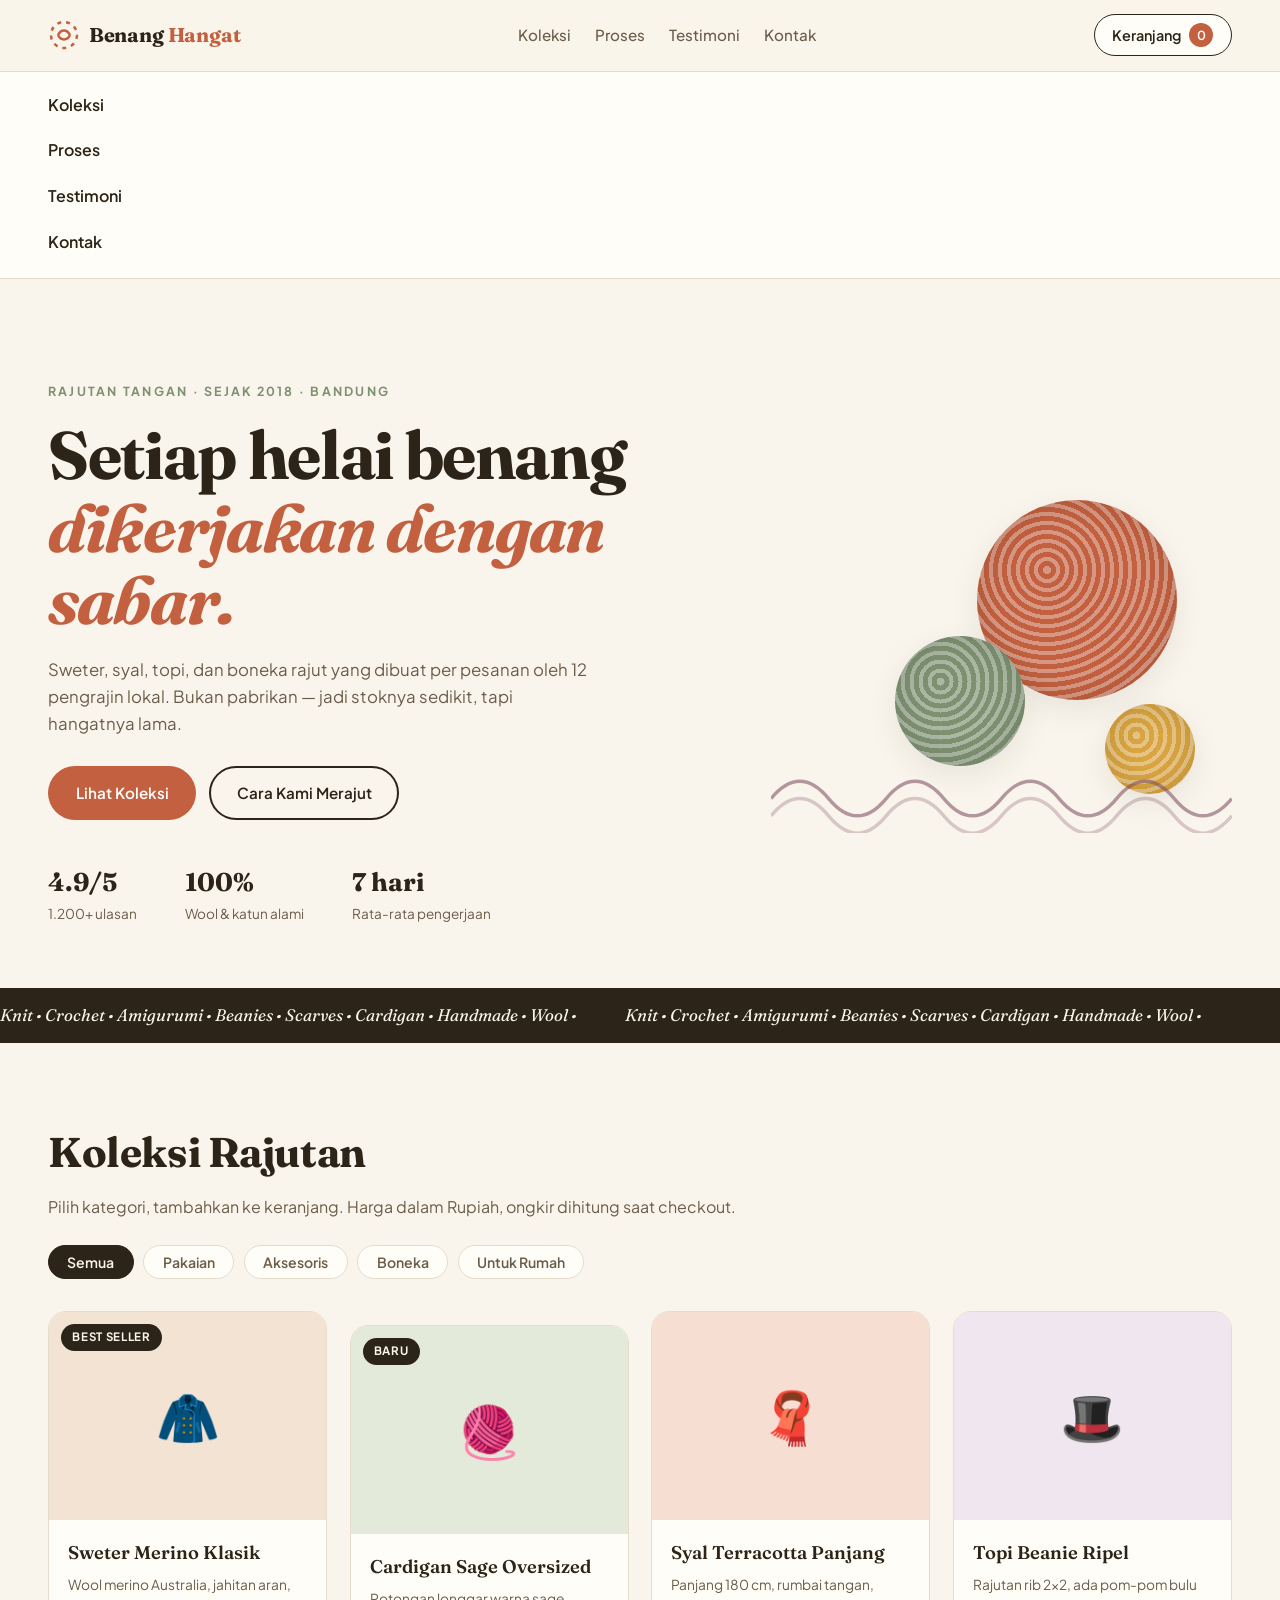
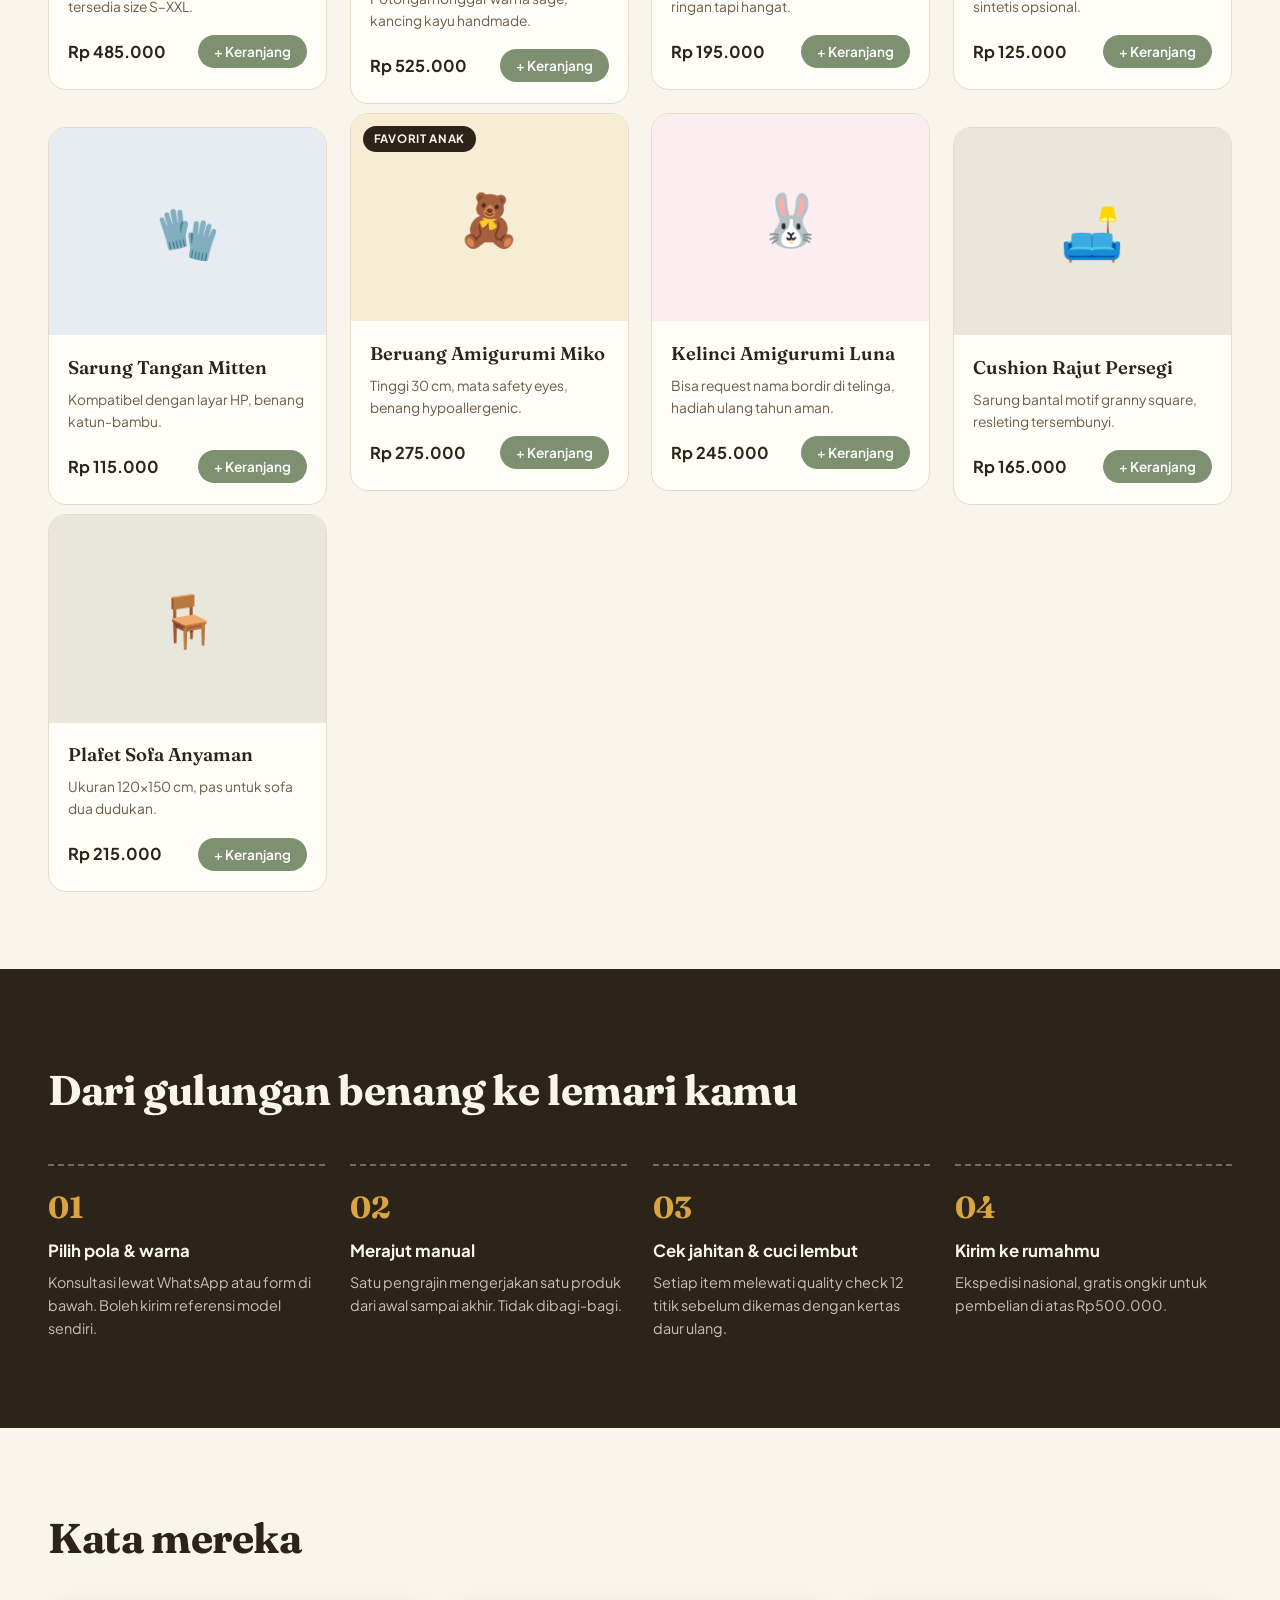
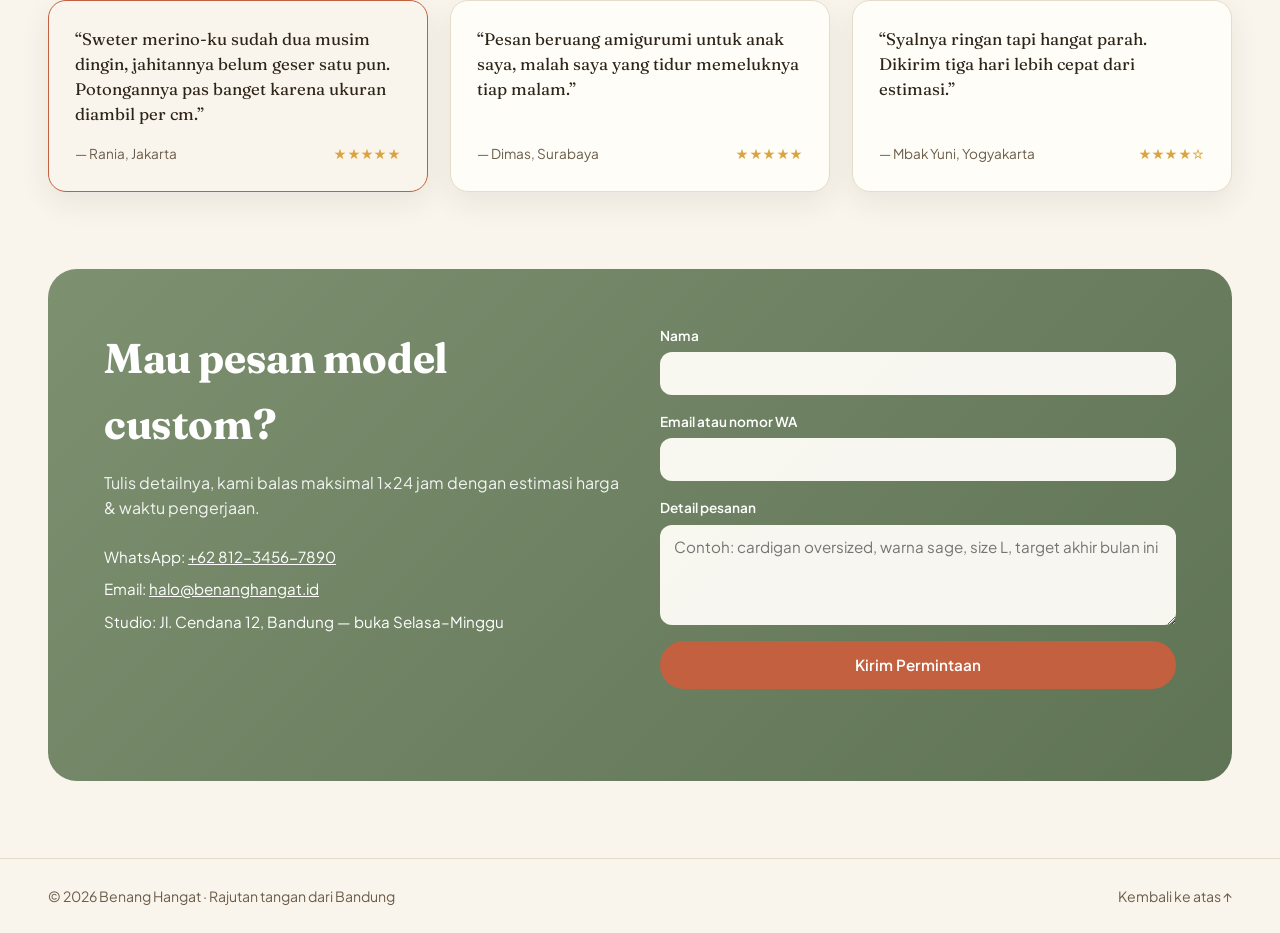
==== website/index.html @ 15591baa "Create modern single-page knitting shop website with catalog, cart, and WhatsApp checkout - Added in" ====
<!DOCTYPE html>
<html lang="id">
<head>
  <meta charset="UTF-8" />
  <meta name="viewport" content="width=device-width, initial-scale=1.0" />
  <title>Benang Hangat — Rajutan Tangan Asli Indonesia</title>
  <meta name="description" content="Bisnis Rajutan: sweter, syal, topi, dan amigurumi rajut tangan. Dikerjakan oleh pengrajin lokal, bahan wool premium." />
  <link rel="preconnect" href="https://fonts.googleapis.com" />
  <link rel="preconnect" href="https://fonts.gstatic.com" crossorigin />
  <link href="https://fonts.googleapis.com/css2?family=Fraunces:opsz,wght@9..144,400;9..144,600;9..144,700&family=Plus+Jakarta+Sans:wght@400;500;600;700&display=swap" rel="stylesheet" />
  <link rel="stylesheet" href="css/style.css" />
</head>
<body>

  <header class="site-header" id="top">
    <a class="brand" href="#top">
      <span class="brand-mark" aria-hidden="true">
        <svg viewBox="0 0 32 32" width="32" height="32"><circle cx="16" cy="16" r="13" fill="none" stroke="currentColor" stroke-width="2.5" stroke-dasharray="4 5"/><path d="M10 16c3-6 9-6 12 0M10 16c3 6 9 6 12 0" fill="none" stroke="currentColor" stroke-width="2.5"/></svg>
      </span>
      <span class="brand-text">Benang<span>Hangat</span></span>
    </a>
    <nav class="main-nav" aria-label="Navigasi utama">
      <a href="#koleksi">Koleksi</a>
      <a href="#proses">Proses</a>
      <a href="#testimoni">Testimoni</a>
      <a href="#kontak">Kontak</a>
    </nav>
    <div class="header-actions">
      <button class="cart-button" id="cart-toggle" aria-haspopup="dialog" aria-controls="cart-drawer">
        Keranjang <span class="cart-count" id="cart-count">0</span>
      </button>
      <button class="menu-toggle" id="menu-toggle" aria-expanded="false" aria-controls="mobile-nav">Menu</button>
    </div>
  </header>

  <nav class="mobile-nav" id="mobile-nav" hidden aria-label="Navigasi mobile">
    <a href="#koleksi">Koleksi</a>
    <a href="#proses">Proses</a>
    <a href="#testimoni">Testimoni</a>
    <a href="#kontak">Kontak</a>
  </nav>

  <main>
    <section class="hero">
      <div class="hero-inner">
        <p class="eyebrow">Rajutan tangan · sejak 2018 · Bandung</p>
        <h1 class="hero-title">Setiap helai benang<br /><em>dikerjakan dengan sabar.</em></h1>
        <p class="hero-sub">Sweter, syal, topi, dan boneka rajut yang dibuat per pesanan oleh 12 pengrajin lokal. Bukan pabrikan — jadi stoknya sedikit, tapi hangatnya lama.</p>
        <div class="hero-cta">
          <a class="btn btn-primary" href="#koleksi">Lihat Koleksi</a>
          <a class="btn btn-ghost" href="#proses">Cara Kami Merajut</a>
        </div>
        <dl class="hero-stats">
          <div><dt>4.9/5</dt><dd>1.200+ ulasan</dd></div>
          <div><dt>100%</dt><dd>Wool &amp; katun alami</dd></div>
          <div><dt>7 hari</dt><dd>Rata-rata pengerjaan</dd></div>
        </dl>
      </div>
      <div class="hero-art" aria-hidden="true">
        <div class="yarn yarn-a"></div>
        <div class="yarn yarn-b"></div>
        <div class="yarn yarn-c"></div>
        <svg class="stitch-divider" viewBox="0 0 400 60" preserveAspectRatio="none">
          <path d="M0 30 Q25 0 50 30 T100 30 T150 30 T200 30 T250 30 T300 30 T350 30 T400 30" fill="none" stroke="currentColor" stroke-width="3"/>
          <path d="M0 45 Q25 15 50 45 T100 45 T150 45 T200 45 T250 45 T300 45 T350 45 T400 45" fill="none" stroke="currentColor" stroke-width="3" opacity=".5"/>
        </svg>
      </div>
    </section>

    <section class="marquee-band" aria-hidden="true">
      <div class="marquee-track">
        <span>Knit • Crochet • Amigurumi • Beanies • Scarves • Cardigan • Handmade • Wool •</span>
        <span>Knit • Crochet • Amigurumi • Beanies • Scarves • Cardigan • Handmade • Wool •</span>
      </div>
    </section>

    <section class="shop" id="koleksi">
      <div class="section-head">
        <h2>Koleksi Rajutan</h2>
        <p>Pilih kategori, tambahkan ke keranjang. Harga dalam Rupiah, ongkir dihitung saat checkout.</p>
      </div>

      <div class="filters" role="group" aria-label="Filter kategori">
        <button class="chip is-active" data-category="all">Semua</button>
        <button class="chip" data-category="pakaian">Pakaian</button>
        <button class="chip" data-category="aksesoris">Aksesoris</button>
        <button class="chip" data-category="boneka">Boneka</button>
        <button class="chip" data-category="rumah">Untuk Rumah</button>
      </div>

      <div class="product-grid" id="product-grid" aria-live="polite"></div>
    </section>

    <section class="process" id="proses">
      <div class="process-inner">
        <h2>Dari gulungan benang ke lemari kamu</h2>
        <ol class="steps">
          <li>
            <span class="step-num">01</span>
            <h3>Pilih pola &amp; warna</h3>
            <p>Konsultasi lewat WhatsApp atau form di bawah. Boleh kirim referensi model sendiri.</p>
          </li>
          <li>
            <span class="step-num">02</span>
            <h3>Merajut manual</h3>
            <p>Satu pengrajin mengerjakan satu produk dari awal sampai akhir. Tidak dibagi-bagi.</p>
          </li>
          <li>
            <span class="step-num">03</span>
            <h3>Cek jahitan &amp; cuci lembut</h3>
            <p>Setiap item melewati quality check 12 titik sebelum dikemas dengan kertas daur ulang.</p>
          </li>
          <li>
            <span class="step-num">04</span>
            <h3>Kirim ke rumahmu</h3>
            <p>Ekspedisi nasional, gratis ongkir untuk pembelian di atas Rp500.000.</p>
          </li>
        </ol>
      </div>
    </section>

    <section class="testimonials" id="testimoni">
      <div class="section-head">
        <h2>Kata mereka</h2>
      </div>
      <div class="quote-grid">
        <blockquote class="quote-card quote-tall">
          <p>“Sweter merino-ku sudah dua musim dingin, jahitannya belum geser satu pun. Potongannya pas banget karena ukuran diambil per cm.”</p>
          <footer>— Rania, Jakarta <span class="stars" aria-label="5 bintang">★★★★★</span></footer>
        </blockquote>
        <blockquote class="quote-card">
          <p>“Pesan beruang amigurumi untuk anak saya, malah saya yang tidur memeluknya tiap malam.”</p>
          <footer>— Dimas, Surabaya <span class="stars" aria-label="5 bintang">★★★★★</span></footer>
        </blockquote>
        <blockquote class="quote-card">
          <p>“Syalnya ringan tapi hangat parah. Dikirim tiga hari lebih cepat dari estimasi.”</p>
          <footer>— Mbak Yuni, Yogyakarta <span class="stars" aria-label="4 bintang">★★★★☆</span></footer>
        </blockquote>
      </div>
    </section>

    <section class="contact" id="kontak">
      <div class="contact-card">
        <div class="contact-copy">
          <h2>Mau pesan model custom?</h2>
          <p>Tulis detailnya, kami balas maksimal 1x24 jam dengan estimasi harga &amp; waktu pengerjaan.</p>
          <ul class="contact-list">
            <li>WhatsApp: <a href="https://wa.me/6281234567890">+62 812-3456-7890</a></li>
            <li>Email: <a href="mailto:halo@benanghangat.id">halo@benanghangat.id</a></li>
            <li>Studio: Jl. Cendana 12, Bandung — buka Selasa–Minggu</li>
          </ul>
        </div>
        <form class="contact-form" id="contact-form" novalidate>
          <label>Nama
            <input type="text" name="nama" autocomplete="name" required />
          </label>
          <label>Email atau nomor WA
            <input type="text" name="kontak" autocomplete="email" required />
          </label>
          <label>Detail pesanan
            <textarea name="pesan" rows="4" placeholder="Contoh: cardigan oversized, warna sage, size L, target akhir bulan ini" required></textarea>
          </label>
          <button class="btn btn-primary" type="submit">Kirim Permintaan</button>
          <p class="form-status" id="form-status" role="status"></p>
        </form>
      </div>
    </section>
  </main>

  <footer class="site-footer">
    <p>© 2026 Benang Hangat · Rajutan tangan dari Bandung</p>
    <a href="#top">Kembali ke atas ↑</a>
  </footer>

  <aside class="cart-drawer" id="cart-drawer" role="dialog" aria-label="Keranjang belanja" aria-hidden="true">
    <div class="cart-head">
      <h3>Keranjang</h3>
      <button class="cart-close" id="cart-close" aria-label="Tutup keranjang">×</button>
    </div>
    <ul class="cart-items" id="cart-items"></ul>
    <p class="cart-empty" id="cart-empty">Keranjang masih kosong. Yuk pilih rajutan favoritmu.</p>
    <div class="cart-foot">
      <p>Total <strong id="cart-total">Rp0</strong></p>
      <button class="btn btn-primary" id="checkout-btn">Checkout via WhatsApp</button>
    </div>
  </aside>
  <div class="overlay" id="overlay" hidden></div>

  <script src="js/app.js"></script>
</body>
</html>
---- website/css/style.css ----
:root {
  --cream: #faf5ec;
  --paper: #fffdf8;
  --ink: #2c2418;
  --ink-soft: #6b5d4a;
  --terracotta: #c2603f;
  --sage: #7d9171;
  --mustard: #d9a441;
  --plum: #7a4a5e;
  --line: #e5dccb;
  --radius: 18px;
  --shadow: 0 10px 30px rgba(44, 36, 24, 0.08);
  --font-display: "Fraunces", Georgia, serif;
  --font-body: "Plus Jakarta Sans", system-ui, sans-serif;
}

* { margin: 0; padding: 0; box-sizing: border-box; }

html { scroll-behavior: smooth; }

body {
  font-family: var(--font-body);
  background: var(--cream);
  color: var(--ink);
  line-height: 1.6;
}

img, svg { display: block; max-width: 100%; }

.btn {
  display: inline-block;
  padding: 0.8rem 1.6rem;
  border-radius: 999px;
  font-weight: 600;
  font-size: 0.95rem;
  text-decoration: none;
  border: 2px solid transparent;
  cursor: pointer;
  transition: transform 0.15s ease, box-shadow 0.15s ease, background 0.15s ease;
  font-family: inherit;
}
.btn:active { transform: scale(0.97); }
.btn-primary { background: var(--terracotta); color: #fff; }
.btn-primary:hover { box-shadow: 0 6px 18px rgba(194, 96, 63, 0.35); transform: translateY(-2px); }
.btn-ghost { border-color: var(--ink); color: var(--ink); background: transparent; }
.btn-ghost:hover { background: var(--ink); color: var(--cream); }

.site-header {
  position: sticky;
  top: 0;
  z-index: 40;
  display: flex;
  align-items: center;
  justify-content: space-between;
  gap: 1rem;
  padding: 0.9rem clamp(1rem, 4vw, 3rem);
  background: rgba(250, 245, 236, 0.85);
  backdrop-filter: blur(10px);
  border-bottom: 1px solid var(--line);
}

.brand {
  display: flex;
  align-items: center;
  gap: 0.55rem;
  text-decoration: none;
  color: var(--ink);
}
.brand-mark { color: var(--terracotta); display: grid; place-items: center; }
.brand-text {
  font-family: var(--font-display);
  font-weight: 700;
  font-size: 1.25rem;
  letter-spacing: -0.01em;
}
.brand-text span { color: var(--terracotta); margin-left: 0.25rem; }

.main-nav { display: flex; gap: 1.5rem; }
.main-nav a {
  text-decoration: none;
  color: var(--ink-soft);
  font-weight: 500;
  font-size: 0.95rem;
  position: relative;
  padding: 0.25rem 0;
}
.main-nav a::after {
  content: "";
  position: absolute;
  left: 0; right: 100%;
  bottom: 0;
  height: 2px;
  background: var(--terracotta);
  transition: right 0.2s ease;
}
.main-nav a:hover { color: var(--ink); }
.main-nav a:hover::after { right: 0; }

.header-actions { display: flex; align-items: center; gap: 0.75rem; }

.cart-button {
  border: 1.5px solid var(--ink);
  background: var(--paper);
  color: var(--ink);
  border-radius: 999px;
  padding: 0.5rem 1.1rem;
  font-weight: 600;
  font-size: 0.9rem;
  cursor: pointer;
  display: flex;
  align-items: center;
  gap: 0.5rem;
  font-family: inherit;
}
.cart-count {
  background: var(--terracotta);
  color: #fff;
  min-width: 1.5rem;
  height: 1.5rem;
  border-radius: 999px;
  display: grid;
  place-items: center;
  font-size: 0.78rem;
  padding: 0 0.35rem;
}
.menu-toggle {
  display: none;
  border: 1.5px solid var(--ink);
  background: transparent;
  border-radius: 999px;
  padding: 0.5rem 1rem;
  font-weight: 600;
  cursor: pointer;
  font-family: inherit;
}

.mobile-nav {
  display: flex;
  flex-direction: column;
  gap: 0.25rem;
  padding: 0.75rem clamp(1rem, 4vw, 3rem) 1rem;
  background: var(--paper);
  border-bottom: 1px solid var(--line);
}
.mobile-nav a {
  text-decoration: none;
  color: var(--ink);
  font-weight: 600;
  padding: 0.5rem 0;
}

.hero {
  position: relative;
  overflow: hidden;
  padding: clamp(3rem, 8vw, 6.5rem) clamp(1rem, 4vw, 3rem) 4rem;
  display: grid;
  grid-template-columns: minmax(0, 1.2fr) minmax(0, 0.8fr);
  align-items: center;
  gap: 2rem;
  max-width: 1280px;
  margin: 0 auto;
}
.eyebrow {
  text-transform: uppercase;
  letter-spacing: 0.18em;
  font-size: 0.78rem;
  font-weight: 700;
  color: var(--sage);
  margin-bottom: 1.1rem;
}
.hero-title {
  font-family: var(--font-display);
  font-size: clamp(2.3rem, 5.5vw, 4.2rem);
  line-height: 1.08;
  font-weight: 700;
  letter-spacing: -0.02em;
}
.hero-title em {
  font-style: italic;
  color: var(--terracotta);
}
.hero-sub {
  margin-top: 1.25rem;
  max-width: 46ch;
  color: var(--ink-soft);
  font-size: 1.05rem;
}
.hero-cta { margin-top: 1.8rem; display: flex; flex-wrap: wrap; gap: 0.8rem; }

.hero-stats {
  margin-top: 2.6rem;
  display: flex;
  flex-wrap: wrap;
  gap: clamp(1.5rem, 4vw, 3rem);
}
.hero-stats dt {
  font-family: var(--font-display);
  font-size: 1.6rem;
  font-weight: 700;
}
.hero-stats dd { font-size: 0.85rem; color: var(--ink-soft); }

.hero-art { position: relative; min-height: 340px; }
.yarn {
  position: absolute;
  border-radius: 50%;
  background:
    repeating-radial-gradient(circle at 35% 35%, rgba(255,255,255,0.35) 0 4px, transparent 4px 9px);
  box-shadow: inset 0 0 30px rgba(0,0,0,0.12), var(--shadow);
}
.yarn-a { width: 200px; height: 200px; top: 5%; right: 12%; background-color: var(--terracotta); animation: bob 6s ease-in-out infinite; }
.yarn-b { width: 130px; height: 130px; top: 45%; right: 45%; background-color: var(--sage); animation: bob 7.5s ease-in-out 0.6s infinite; }
.yarn-c { width: 90px; height: 90px; top: 65%; right: 8%; background-color: var(--mustard); animation: bob 5.2s ease-in-out 1.1s infinite; }
@keyframes bob {
  0%, 100% { transform: translateY(0) rotate(0deg); }
  50% { transform: translateY(-16px) rotate(4deg); }
}
.stitch-divider {
  position: absolute;
  bottom: -10px;
  left: 0;
  width: 100%;
  color: var(--plum);
  opacity: 0.55;
}

.marquee-band {
  background: var(--ink);
  color: var(--cream);
  overflow: hidden;
  padding: 0.85rem 0;
}
.marquee-track {
  display: flex;
  gap: 3rem;
  white-space: nowrap;
  width: max-content;
  animation: scroll-x 24s linear infinite;
  font-family: var(--font-display);
  font-style: italic;
  font-size: 1.05rem;
}
@keyframes scroll-x {
  from { transform: translateX(0); }
  to { transform: translateX(-50%); }
}

.section-head {
  max-width: 1280px;
  margin: 0 auto;
  padding: clamp(3rem, 6vw, 5rem) clamp(1rem, 4vw, 3rem) 0;
}
.section-head h2, .process h2, .contact h2 {
  font-family: var(--font-display);
  font-size: clamp(1.8rem, 4vw, 2.6rem);
  letter-spacing: -0.01em;
}
.section-head p { color: var(--ink-soft); margin-top: 0.5rem; }

.filters {
  max-width: 1280px;
  margin: 1.6rem auto 0;
  padding: 0 clamp(1rem, 4vw, 3rem);
  display: flex;
  flex-wrap: wrap;
  gap: 0.6rem;
}
.chip {
  border: 1.5px solid var(--line);
  background: var(--paper);
  border-radius: 999px;
  padding: 0.45rem 1.15rem;
  font-weight: 600;
  font-size: 0.88rem;
  cursor: pointer;
  color: var(--ink-soft);
  font-family: inherit;
  transition: all 0.15s ease;
}
.chip:hover { border-color: var(--ink); color: var(--ink); }
.chip.is-active { background: var(--ink); border-color: var(--ink); color: var(--cream); }

.product-grid {
  max-width: 1280px;
  margin: 2rem auto 0;
  padding: 0 clamp(1rem, 4vw, 3rem) clamp(3rem, 6vw, 5rem);
  display: grid;
  grid-template-columns: repeat(auto-fill, minmax(250px, 1fr));
  gap: 1.4rem;
}

.product-card {
  background: var(--paper);
  border: 1px solid var(--line);
  border-radius: var(--radius);
  overflow: hidden;
  display: flex;
  flex-direction: column;
  transition: transform 0.2s ease, box-shadow 0.2s ease;
}
.product-card:hover { transform: translateY(-6px); box-shadow: var(--shadow); }
.product-card:nth-child(3n+2) { transform: translateY(14px); }
.product-card:nth-child(3n+2):hover { transform: translateY(8px); }

.product-visual {
  aspect-ratio: 4 / 3;
  display: grid;
  place-items: center;
  font-size: 3.2rem;
  position: relative;
}
.badge {
  position: absolute;
  top: 0.75rem;
  left: 0.75rem;
  background: var(--ink);
  color: var(--cream);
  font-size: 0.72rem;
  font-weight: 700;
  letter-spacing: 0.06em;
  padding: 0.25rem 0.7rem;
  border-radius: 999px;
  text-transform: uppercase;
}
.product-body { padding: 1.1rem 1.2rem 1.3rem; display: flex; flex-direction: column; gap: 0.4rem; flex: 1; }
.product-name { font-family: var(--font-display); font-size: 1.15rem; font-weight: 600; }
.product-desc { font-size: 0.86rem; color: var(--ink-soft); flex: 1; }
.product-row { display: flex; align-items: center; justify-content: space-between; margin-top: 0.7rem; gap: 0.5rem; }
.price { font-weight: 700; font-size: 1.02rem; }
.add-btn {
  border: none;
  background: var(--sage);
  color: #fff;
  border-radius: 999px;
  padding: 0.5rem 1rem;
  font-weight: 600;
  font-size: 0.85rem;
  cursor: pointer;
  font-family: inherit;
  transition: background 0.15s ease, transform 0.15s ease;
}
.add-btn:hover { background: var(--terracotta); }
.add-btn:active { transform: scale(0.95); }

.process {
  background: var(--ink);
  color: var(--cream);
  padding: clamp(3rem, 7vw, 5.5rem) clamp(1rem, 4vw, 3rem);
}
.process-inner { max-width: 1280px; margin: 0 auto; }
.process h2 { color: var(--cream); margin-bottom: 2.5rem; }
.steps {
  list-style: none;
  display: grid;
  grid-template-columns: repeat(auto-fit, minmax(220px, 1fr));
  gap: 1.6rem;
}
.steps li {
  border-top: 2px dashed rgba(250, 245, 236, 0.35);
  padding-top: 1.1rem;
}
.step-num {
  font-family: var(--font-display);
  font-size: 1.9rem;
  color: var(--mustard);
  font-weight: 700;
}
.steps h3 { margin: 0.4rem 0 0.35rem; font-size: 1.05rem; }
.steps p { font-size: 0.9rem; color: rgba(250, 245, 236, 0.75); }

.quote-grid {
  max-width: 1280px;
  margin: 1.8rem auto 0;
  padding: 0 clamp(1rem, 4vw, 3rem) clamp(3rem, 6vw, 5rem);
  display: grid;
  grid-template-columns: repeat(auto-fit, minmax(260px, 1fr));
  gap: 1.4rem;
  align-items: stretch;
}
.quote-card {
  background: var(--paper);
  border: 1px solid var(--line);
  border-radius: var(--radius);
  padding: 1.6rem;
  display: flex;
  flex-direction: column;
  justify-content: space-between;
  gap: 1rem;
  box-shadow: var(--shadow);
}
.quote-tall { grid-row: span 1; background: var(--cream); border-color: var(--terracotta); }
.quote-card p { font-family: var(--font-display); font-size: 1.05rem; line-height: 1.5; }
.quote-card footer { font-size: 0.85rem; color: var(--ink-soft); display: flex; justify-content: space-between; gap: 0.5rem; align-items: center; }
.stars { color: var(--mustard); letter-spacing: 0.1em; }

.contact { padding: 0 clamp(1rem, 4vw, 3rem) clamp(3rem, 6vw, 5rem); }
.contact-card {
  max-width: 1280px;
  margin: 0 auto;
  background: linear-gradient(135deg, var(--sage) 0%, #5f7355 100%);
  color: #fff;
  border-radius: calc(var(--radius) * 1.6);
  padding: clamp(2rem, 5vw, 3.5rem);
  display: grid;
  grid-template-columns: 1fr 1fr;
  gap: 2.5rem;
}
.contact-copy p { margin-top: 0.75rem; opacity: 0.9; }
.contact-list { list-style: none; margin-top: 1.5rem; display: grid; gap: 0.5rem; font-size: 0.95rem; }
.contact-list a { color: #fff; }

.contact-form { display: grid; gap: 1rem; }
.contact-form label { font-size: 0.85rem; font-weight: 600; display: grid; gap: 0.35rem; }
.contact-form input, .contact-form textarea {
  border: none;
  border-radius: 12px;
  padding: 0.75rem 0.9rem;
  font-family: inherit;
  font-size: 0.95rem;
  background: rgba(255, 253, 248, 0.95);
  color: var(--ink);
  resize: vertical;
}
.contact-form input:focus, .contact-form textarea:focus { outline: 3px solid var(--mustard); }
.form-status { font-size: 0.9rem; min-height: 1.4em; font-weight: 600; }

.site-footer {
  border-top: 1px solid var(--line);
  padding: 1.6rem clamp(1rem, 4vw, 3rem);
  display: flex;
  justify-content: space-between;
  flex-wrap: wrap;
  gap: 0.5rem;
  font-size: 0.88rem;
  color: var(--ink-soft);
}
.site-footer a { color: var(--ink-soft); text-decoration: none; }
.site-footer a:hover { color: var(--terracotta); }

.cart-drawer {
  position: fixed;
  top: 0; right: 0;
  height: 100dvh;
  width: min(400px, 92vw);
  background: var(--paper);
  border-left: 1px solid var(--line);
  z-index: 60;
  transform: translateX(100%);
  transition: transform 0.3s ease;
  display: flex;
  flex-direction: column;
}
.cart-drawer.is-open { transform: translateX(0); }
.cart-head {
  display: flex;
  justify-content: space-between;
  align-items: center;
  padding: 1.2rem 1.4rem;
  border-bottom: 1px solid var(--line);
}
.cart-head h3 { font-family: var(--font-display); }
.cart-close {
  border: none;
  background: transparent;
  font-size: 1.6rem;
  cursor: pointer;
  color: var(--ink-soft);
  line-height: 1;
}
.cart-items { list-style: none; overflow-y: auto; flex: 1; padding: 1rem 1.4rem; display: grid; gap: 0.9rem; align-content: start; }
.cart-item {
  display: grid;
  grid-template-columns: 44px 1fr auto;
  gap: 0.8rem;
  align-items: center;
  font-size: 0.9rem;
}
.cart-thumb {
  width: 44px; height: 44px;
  border-radius: 12px;
  display: grid;
  place-items: center;
  font-size: 1.3rem;
}
.cart-item-name { font-weight: 600; }
.cart-item-price { color: var(--ink-soft); font-size: 0.82rem; }
.qty-controls { display: flex; align-items: center; gap: 0.4rem; }
.qty-btn {
  width: 26px; height: 26px;
  border-radius: 50%;
  border: 1.5px solid var(--line);
  background: var(--cream);
  cursor: pointer;
  font-weight: 700;
  font-family: inherit;
}
.qty-btn:hover { border-color: var(--ink); }
.cart-empty { padding: 1rem 1.4rem; color: var(--ink-soft); font-size: 0.9rem; }
.cart-foot {
  border-top: 1px solid var(--line);
  padding: 1.2rem 1.4rem;
  display: grid;
  gap: 0.9rem;
}
.cart-foot p { display: flex; justify-content: space-between; font-size: 1rem; }
.cart-foot strong { font-family: var(--font-display); font-size: 1.15rem; }

.overlay {
  position: fixed;
  inset: 0;
  background: rgba(44, 36, 24, 0.45);
  z-index: 50;
}

@media (max-width: 900px) {
  .hero { grid-template-columns: 1fr; }
  .hero-art { min-height: 240px; order: -1; }
  .yarn-a { width: 140px; height: 140px; }
  .yarn-b { width: 95px; height: 95px; }
  .yarn-c { width: 65px; height: 65px; }
  .contact-card { grid-template-columns: 1fr; }
  .product-card:nth-child(3n+2) { transform: none; }
}

@media (max-width: 760px) {
  .main-nav { display: none; }
  .menu-toggle { display: block; }
}

@media (prefers-reduced-motion: reduce) {
  html { scroll-behavior: auto; }
  .marquee-track, .yarn { animation: none; }
  * { transition: none !important; }
}
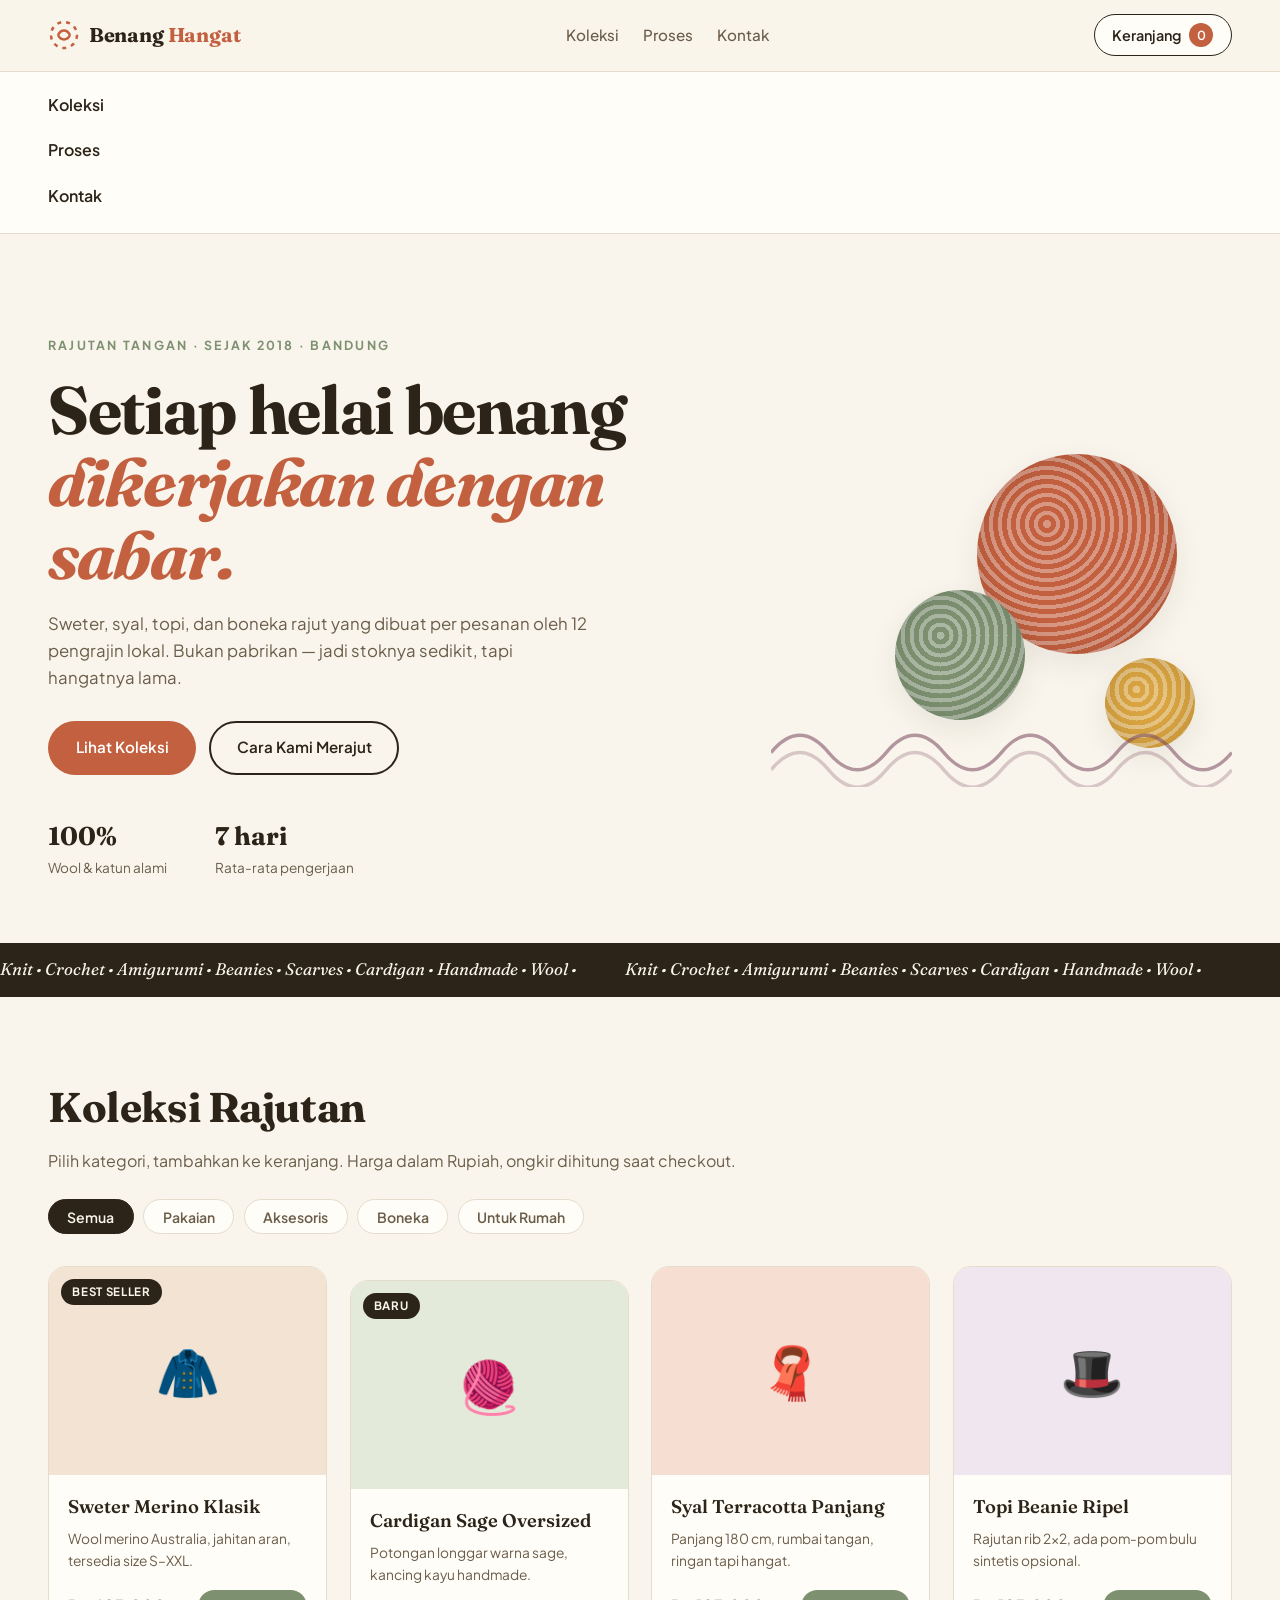
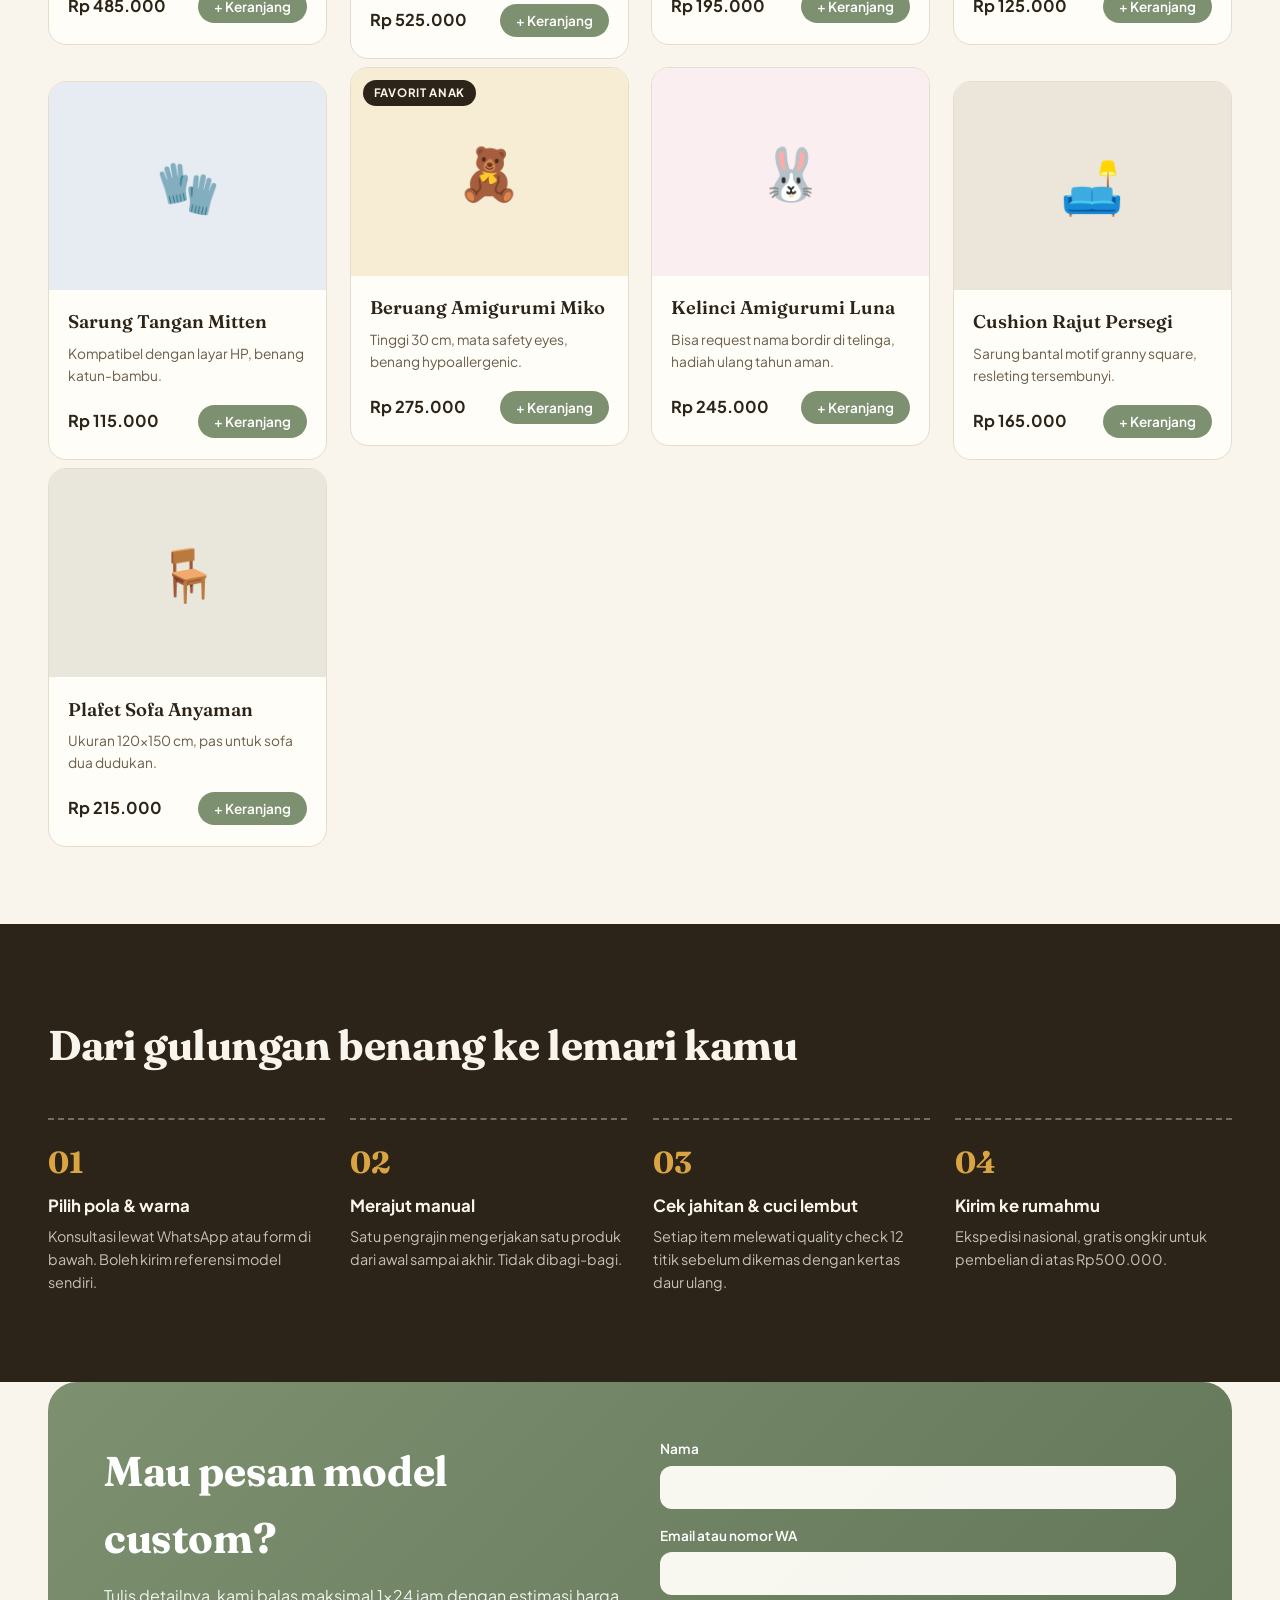
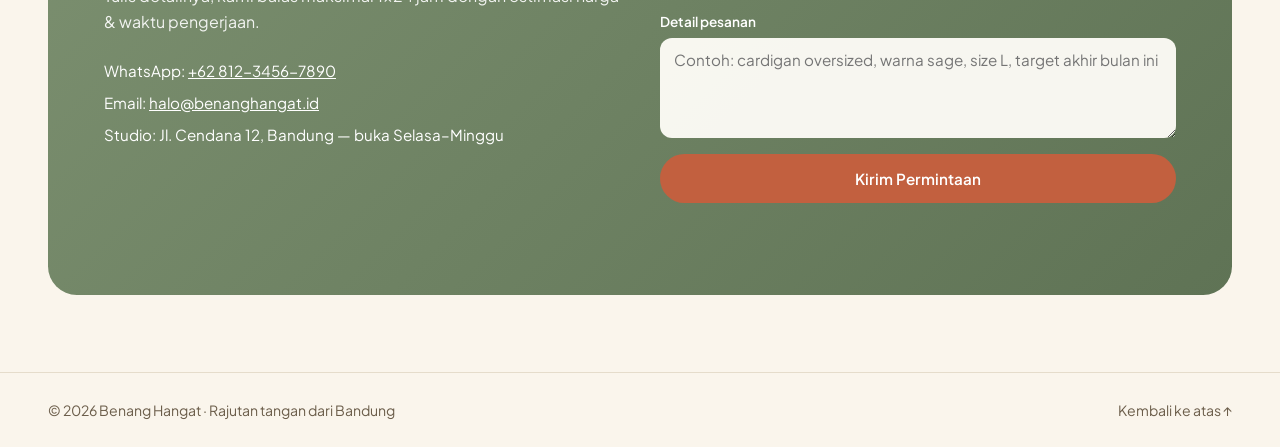
==== commit 44d08c8a: "fix: resolve FixMySlop UI and security findings Co-authored-by: Drinkopi53 <150883112+Drinkopi53@use" ====
--- a/website/index.html
+++ b/website/index.html
@@ -22,7 +22,6 @@
     <nav class="main-nav" aria-label="Navigasi utama">
       <a href="#koleksi">Koleksi</a>
       <a href="#proses">Proses</a>
-      <a href="#testimoni">Testimoni</a>
       <a href="#kontak">Kontak</a>
     </nav>
     <div class="header-actions">
@@ -36,7 +35,6 @@
   <nav class="mobile-nav" id="mobile-nav" hidden aria-label="Navigasi mobile">
     <a href="#koleksi">Koleksi</a>
     <a href="#proses">Proses</a>
-    <a href="#testimoni">Testimoni</a>
     <a href="#kontak">Kontak</a>
   </nav>
 
@@ -51,7 +49,6 @@
           <a class="btn btn-ghost" href="#proses">Cara Kami Merajut</a>
         </div>
         <dl class="hero-stats">
-          <div><dt>4.9/5</dt><dd>1.200+ ulasan</dd></div>
           <div><dt>100%</dt><dd>Wool &amp; katun alami</dd></div>
           <div><dt>7 hari</dt><dd>Rata-rata pengerjaan</dd></div>
         </dl>
@@ -119,26 +116,6 @@
       </div>
     </section>
 
-    <section class="testimonials" id="testimoni">
-      <div class="section-head">
-        <h2>Kata mereka</h2>
-      </div>
-      <div class="quote-grid">
-        <blockquote class="quote-card quote-tall">
-          <p>“Sweter merino-ku sudah dua musim dingin, jahitannya belum geser satu pun. Potongannya pas banget karena ukuran diambil per cm.”</p>
-          <footer>— Rania, Jakarta <span class="stars" aria-label="5 bintang">★★★★★</span></footer>
-        </blockquote>
-        <blockquote class="quote-card">
-          <p>“Pesan beruang amigurumi untuk anak saya, malah saya yang tidur memeluknya tiap malam.”</p>
-          <footer>— Dimas, Surabaya <span class="stars" aria-label="5 bintang">★★★★★</span></footer>
-        </blockquote>
-        <blockquote class="quote-card">
-          <p>“Syalnya ringan tapi hangat parah. Dikirim tiga hari lebih cepat dari estimasi.”</p>
-          <footer>— Mbak Yuni, Yogyakarta <span class="stars" aria-label="4 bintang">★★★★☆</span></footer>
-        </blockquote>
-      </div>
-    </section>
-
     <section class="contact" id="kontak">
       <div class="contact-card">
         <div class="contact-copy">
